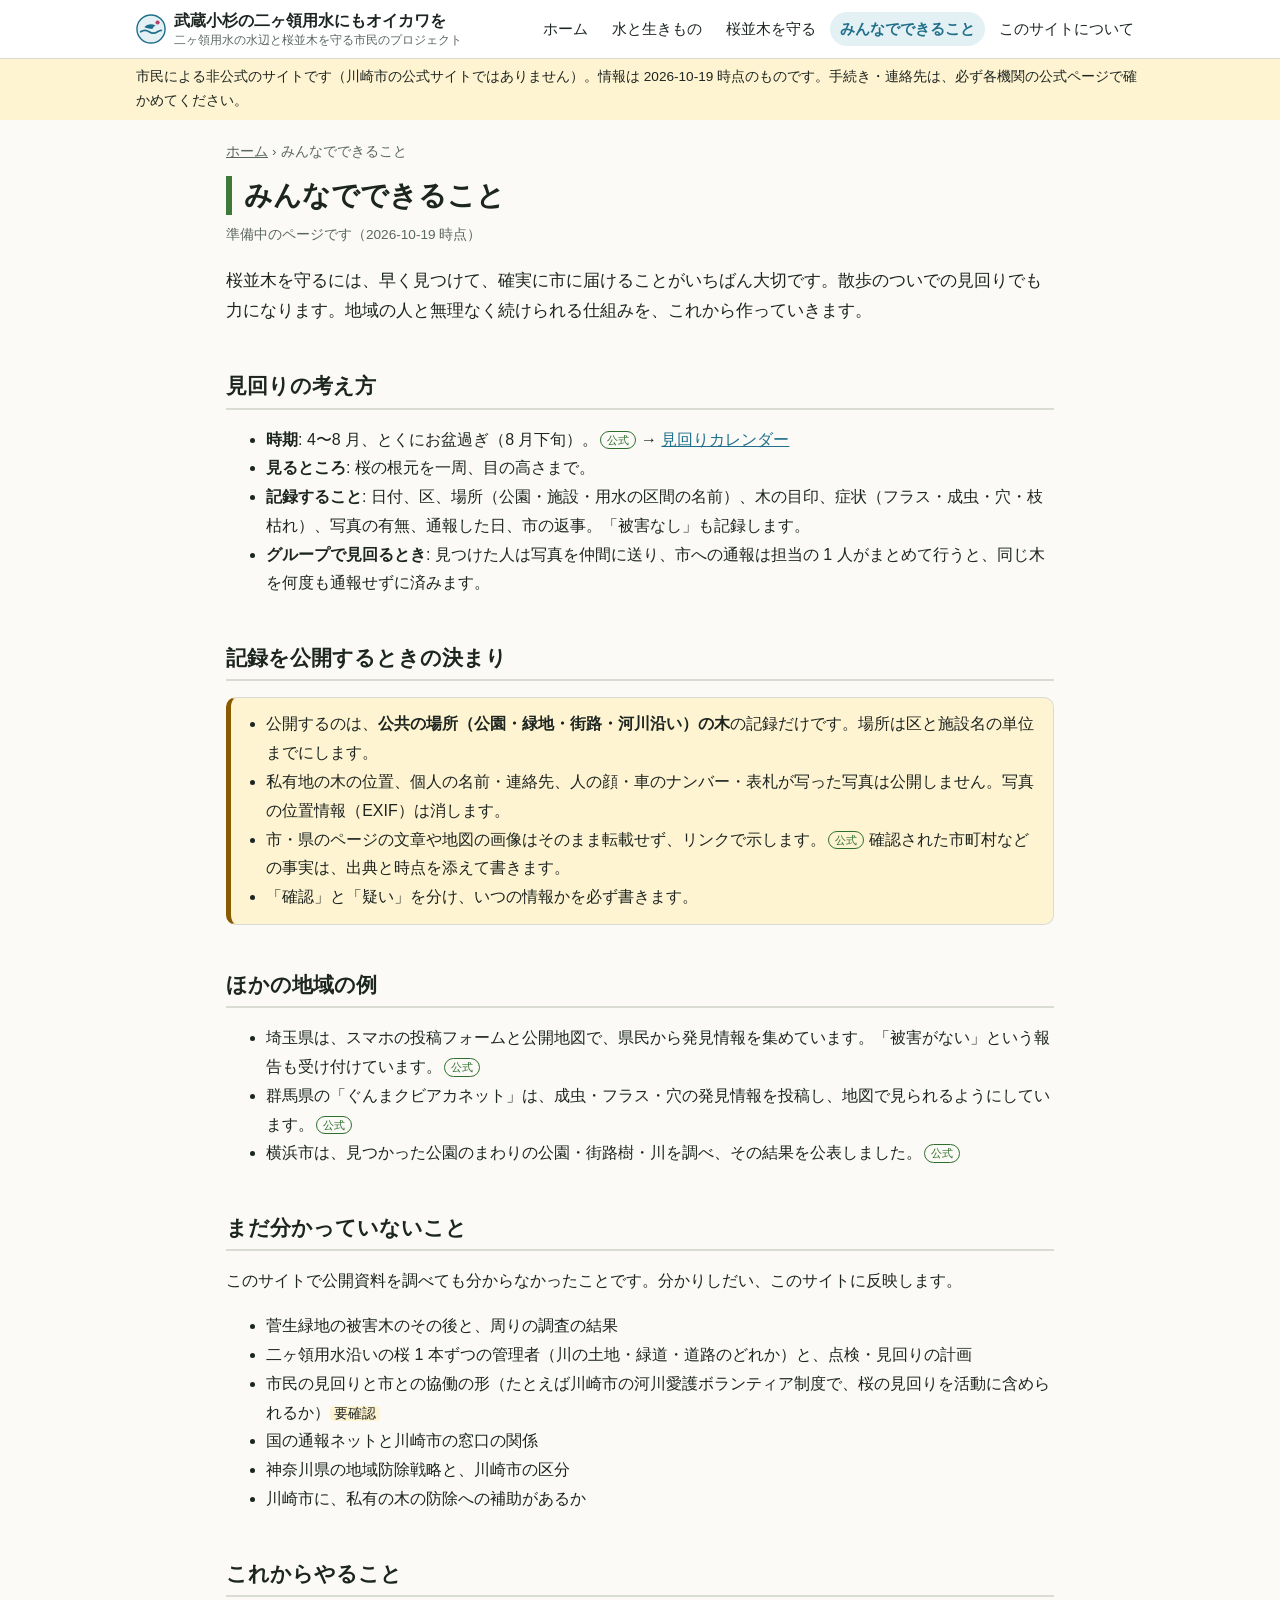
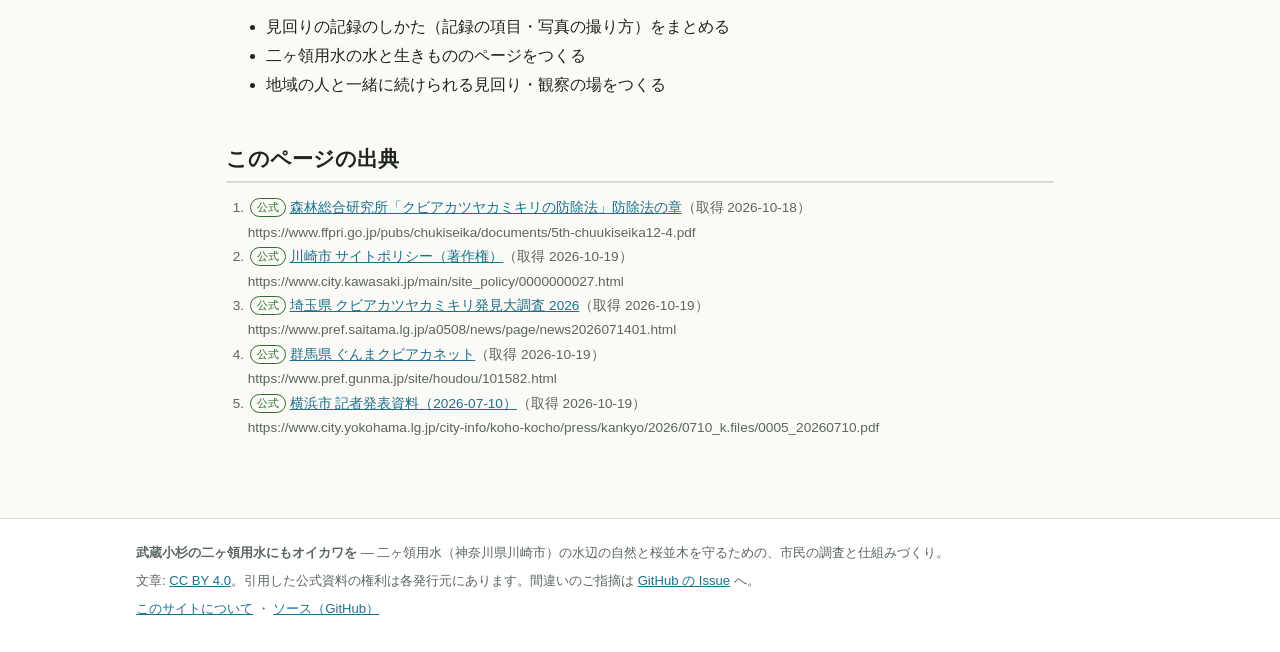
==== docs/action/index.html @ 1adb4c1b "feat(docs): 二ヶ領用水の保全プロジェクトの公開サイトを追加する GitHub Pages（main /docs）で公開するサイトを追加した。 ホーム・水と生きもの・桜並木を守る・みんなでで" ====
<!DOCTYPE html>
<html lang="ja">
<head>
<meta charset="utf-8">
<meta name="viewport" content="width=device-width, initial-scale=1">
<meta http-equiv="Content-Security-Policy" content="default-src 'none'; style-src 'self'; script-src 'self'; img-src 'self' data:; base-uri 'none'; form-action 'none'">
<meta name="referrer" content="no-referrer">
<title>みんなでできること｜武蔵小杉の二ヶ領用水にもオイカワを</title>
<meta name="description" content="二ヶ領用水の桜並木の見回り・記録・通報を、地域で続けるための考え方と、まだ分かっていないこと。">
<link rel="stylesheet" href="../assets/site.css">
<link rel="icon" href="../assets/icon.svg" type="image/svg+xml">

</head>
<body class="theme-leaf">
<a href="#main" class="skip">本文へ</a>
<header class="site-header"><div class="inner">
<a class="brand" href="../index.html"><svg viewBox="0 0 32 32" aria-hidden="true"><circle cx="16" cy="16" r="15" class="lg-bg" stroke-width="1.5"/><path d="M5 19c3-2 6-2 9 0s6 2 9 0 4-1.5 4-1.5" fill="none" class="lg-wave" stroke-width="1.8" stroke-linecap="round"/><path d="M9 14c3-3.5 8-4 12-1.5-2 .6-3 2-3.4 3.4-2.6-.3-5.6-.8-8.6-1.9z" class="lg-fish"/><circle cx="23" cy="9" r="2.2" class="lg-sakura"/></svg><span>武蔵小杉の二ヶ領用水にもオイカワを<small>二ヶ領用水の水辺と桜並木を守る市民のプロジェクト</small></span></a>
<nav class="site-nav" aria-label="サイト内のメニュー"><ul><li><a href="../index.html">ホーム</a></li><li><a href="../water/index.html">水と生きもの</a></li><li><a href="../sakura/index.html">桜並木を守る</a></li><li><a href="../action/index.html" aria-current="page">みんなでできること</a></li><li><a href="../about.html">このサイトについて</a></li></ul></nav>
</div></header>
<div class="notice-bar"><div class="inner">市民による非公式のサイトです（川崎市の公式サイトではありません）。情報は 2026-10-19 時点のものです。手続き・連絡先は、必ず各機関の公式ページで確かめてください。</div></div>

<main id="main">
<nav class="breadcrumb" aria-label="パンくずリスト"><ol><li><a href="../index.html">ホーム</a></li><li aria-current="page">みんなでできること</li></ol></nav><h1>みんなでできること</h1>
<p class="page-meta">準備中のページです（2026-10-19 時点）</p>
<p class="intro">桜並木を守るには、早く見つけて、確実に市に届けることがいちばん大切です。散歩のついでの見回りでも力になります。地域の人と無理なく続けられる仕組みを、これから作っていきます。</p>
<h2>見回りの考え方</h2>
<ul>
<li><strong>時期</strong>: 4〜8 月、とくにお盆過ぎ（8 月下旬）。<a class="src official" href="https://www.ffpri.go.jp/pubs/chukiseika/documents/5th-chuukiseika12-4.pdf" target="_blank" rel="noopener noreferrer" title="森林総合研究所「クビアカツヤカミキリの防除法」防除法の章（取得 2026-10-18）">公式</a> → <a href="../sakura/kubiaka/identify.html#calendar">見回りカレンダー</a></li>
<li><strong>見るところ</strong>: 桜の根元を一周、目の高さまで。</li>
<li><strong>記録すること</strong>: 日付、区、場所（公園・施設・用水の区間の名前）、木の目印、症状（フラス・成虫・穴・枝枯れ）、写真の有無、通報した日、市の返事。「被害なし」も記録します。</li>
<li><strong>グループで見回るとき</strong>: 見つけた人は写真を仲間に送り、市への通報は担当の 1 人がまとめて行うと、同じ木を何度も通報せずに済みます。</li>
</ul>
<h2>記録を公開するときの決まり</h2>
<div class="box note">
<ul>
<li>公開するのは、<strong>公共の場所（公園・緑地・街路・河川沿い）の木</strong>の記録だけです。場所は区と施設名の単位までにします。</li>
<li>私有地の木の位置、個人の名前・連絡先、人の顔・車のナンバー・表札が写った写真は公開しません。写真の位置情報（EXIF）は消します。</li>
<li>市・県のページの文章や地図の画像はそのまま転載せず、リンクで示します。<a class="src official" href="https://www.city.kawasaki.jp/main/site_policy/0000000027.html" target="_blank" rel="noopener noreferrer" title="川崎市 サイトポリシー（著作権）（取得 2026-10-19）">公式</a> 確認された市町村などの事実は、出典と時点を添えて書きます。</li>
<li>「確認」と「疑い」を分け、いつの情報かを必ず書きます。</li>
</ul>
</div>
<h2>ほかの地域の例</h2>
<ul>
<li>埼玉県は、スマホの投稿フォームと公開地図で、県民から発見情報を集めています。「被害がない」という報告も受け付けています。<a class="src official" href="https://www.pref.saitama.lg.jp/a0508/news/page/news2026071401.html" target="_blank" rel="noopener noreferrer" title="埼玉県 クビアカツヤカミキリ発見大調査 2026（取得 2026-10-19）">公式</a></li>
<li>群馬県の「ぐんまクビアカネット」は、成虫・フラス・穴の発見情報を投稿し、地図で見られるようにしています。<a class="src official" href="https://www.pref.gunma.jp/site/houdou/101582.html" target="_blank" rel="noopener noreferrer" title="群馬県 ぐんまクビアカネット（取得 2026-10-19）">公式</a></li>
<li>横浜市は、見つかった公園のまわりの公園・街路樹・川を調べ、その結果を公表しました。<a class="src official" href="https://www.city.yokohama.lg.jp/city-info/koho-kocho/press/kankyo/2026/0710_k.files/0005_20260710.pdf" target="_blank" rel="noopener noreferrer" title="横浜市 記者発表資料（2026-07-10）（取得 2026-10-19）">公式</a></li>
</ul>
<h2>まだ分かっていないこと</h2>
<p>このサイトで公開資料を調べても分からなかったことです。分かりしだい、このサイトに反映します。</p>
<ul>
<li>菅生緑地の被害木のその後と、周りの調査の結果</li>
<li>二ヶ領用水沿いの桜 1 本ずつの管理者（川の土地・緑道・道路のどれか）と、点検・見回りの計画</li>
<li>市民の見回りと市との協働の形（たとえば川崎市の河川愛護ボランティア制度で、桜の見回りを活動に含められるか）<span class="tbc">要確認</span></li>
<li>国の通報ネットと川崎市の窓口の関係</li>
<li>神奈川県の地域防除戦略と、川崎市の区分</li>
<li>川崎市に、私有の木の防除への補助があるか</li>
</ul>
<h2>これからやること</h2>
<ul>
<li>見回りの記録のしかた（記録の項目・写真の撮り方）をまとめる</li>
<li>二ヶ領用水の水と生きもののページをつくる</li>
<li>地域の人と一緒に続けられる見回り・観察の場をつくる</li>
</ul>
<h2 id="sources">このページの出典</h2><ol class="sources"><li><span class="src official">公式</span> <a href="https://www.ffpri.go.jp/pubs/chukiseika/documents/5th-chuukiseika12-4.pdf" target="_blank" rel="noopener noreferrer">森林総合研究所「クビアカツヤカミキリの防除法」防除法の章</a>（取得 2026-10-18）<br>https://www.ffpri.go.jp/pubs/chukiseika/documents/5th-chuukiseika12-4.pdf</li><li><span class="src official">公式</span> <a href="https://www.city.kawasaki.jp/main/site_policy/0000000027.html" target="_blank" rel="noopener noreferrer">川崎市 サイトポリシー（著作権）</a>（取得 2026-10-19）<br>https://www.city.kawasaki.jp/main/site_policy/0000000027.html</li><li><span class="src official">公式</span> <a href="https://www.pref.saitama.lg.jp/a0508/news/page/news2026071401.html" target="_blank" rel="noopener noreferrer">埼玉県 クビアカツヤカミキリ発見大調査 2026</a>（取得 2026-10-19）<br>https://www.pref.saitama.lg.jp/a0508/news/page/news2026071401.html</li><li><span class="src official">公式</span> <a href="https://www.pref.gunma.jp/site/houdou/101582.html" target="_blank" rel="noopener noreferrer">群馬県 ぐんまクビアカネット</a>（取得 2026-10-19）<br>https://www.pref.gunma.jp/site/houdou/101582.html</li><li><span class="src official">公式</span> <a href="https://www.city.yokohama.lg.jp/city-info/koho-kocho/press/kankyo/2026/0710_k.files/0005_20260710.pdf" target="_blank" rel="noopener noreferrer">横浜市 記者発表資料（2026-07-10）</a>（取得 2026-10-19）<br>https://www.city.yokohama.lg.jp/city-info/koho-kocho/press/kankyo/2026/0710_k.files/0005_20260710.pdf</li></ol>
</main>
<footer class="site-footer"><div class="inner">
<p><b>武蔵小杉の二ヶ領用水にもオイカワを</b> — 二ヶ領用水（神奈川県川崎市）の水辺の自然と桜並木を守るための、市民の調査と仕組みづくり。</p>
<p>文章: <a href="https://github.com/otajisan/nikaryo-oikawa/blob/main/LICENSE-docs" target="_blank" rel="noopener noreferrer">CC BY 4.0</a>。引用した公式資料の権利は各発行元にあります。間違いのご指摘は <a href="https://github.com/otajisan/nikaryo-oikawa/issues" target="_blank" rel="noopener noreferrer">GitHub の Issue</a> へ。</p>
<p><a href="../about.html">このサイトについて</a> ・ <a href="https://github.com/otajisan/nikaryo-oikawa" target="_blank" rel="noopener noreferrer">ソース（GitHub）</a></p>
</div></footer>
<div class="viz-tip" role="status" aria-live="polite"></div>
</body>
</html>
---- docs/assets/site.css ----
/* 武蔵小杉の二ヶ領用水にもオイカワを — 公開サイトの共通スタイル（外部のフォント・画像は読み込まない） */
:root {
  --bg: #fbfaf6; --surface: #ffffff; --fg: #1d2521; --muted: #5a6660; --line: #d8dcd3; --soft: #eff2ec;
  --water: #1f6f8b; --water-soft: #e3f0f4; --sakura: #b8436a; --sakura-soft: #fbe9ef; --leaf: #3d7a3a; --leaf-soft: #e7f1e3;
  --accent: var(--water); --warn: #8a5a00; --warn-bg: #fff4d1; --danger: #b42318; --danger-bg: #fdecea;
  --c-official: #2f6f2c; --c-web: #8a5a00; --c-est: #b42318;
  --viz-surface: #ffffff; --viz-1: #2a78d6; --viz-2: #eb6834; --viz-3: #1baf7a;
  --viz-deemph: #c3c2b7; --viz-grid: #e1e0d9; --viz-axis: #c3c2b7; --viz-ink2: #52514e; --viz-muted: #898781;
  --viz-crit: #d03b3b; --viz-ring: rgba(11,11,11,.10);
}
@media (prefers-color-scheme: dark) {
  :root {
    --bg: #121614; --surface: #1a1f1c; --fg: #e5ebe6; --muted: #9aa69f; --line: #34403a; --soft: #1f2622;
    --water: #6cb8d4; --water-soft: #183039; --sakura: #e889a8; --sakura-soft: #3a1f29; --leaf: #8cc785; --leaf-soft: #1f2e1d;
    --warn: #e0b04c; --warn-bg: #2e2510; --danger: #f2877d; --danger-bg: #3a1a17;
    --c-official: #8cc785; --c-web: #e0b04c; --c-est: #f2877d;
    --viz-surface: #1a1a19; --viz-1: #3987e5; --viz-2: #d95926; --viz-3: #199e70;
    --viz-deemph: #52514e; --viz-grid: #2c2c2a; --viz-axis: #383835; --viz-ink2: #c3c2b7; --viz-muted: #898781;
    --viz-ring: rgba(255,255,255,.10);
  }
}
* { box-sizing: border-box; }
html { -webkit-text-size-adjust: 100%; }
body {
  margin: 0; background: var(--bg); color: var(--fg);
  font-family: -apple-system, BlinkMacSystemFont, "Hiragino Sans", "Hiragino Kaku Gothic ProN", "Noto Sans JP", "Yu Gothic", sans-serif;
  font-size: 16px; line-height: 1.8; overflow-wrap: anywhere;
}
a { color: var(--accent); }
img { max-width: 100%; }

.skip { position: absolute; left: -9999px; }
.skip:focus { left: 8px; top: 8px; z-index: 20; background: var(--surface); padding: 4px 8px; }
.lg-bg { fill: var(--water-soft); stroke: var(--water); stroke-width: 1.5; }
.lg-wave { fill: none; stroke: var(--water); stroke-linecap: round; }
.lg-fish { fill: var(--water); }
.lg-sakura { fill: var(--sakura); }
/* ヘッダとナビ */
.site-header { background: var(--surface); border-bottom: 1px solid var(--line); }
.site-header .inner { max-width: 1040px; margin: 0 auto; padding: 10px 16px; display: flex; flex-wrap: wrap; align-items: center; gap: 6px 20px; }
.brand { font-weight: 700; text-decoration: none; color: var(--fg); display: flex; align-items: center; gap: 8px; line-height: 1.35; }
.brand small { display: block; font-weight: 500; color: var(--muted); font-size: .75rem; }
.brand svg { width: 30px; height: 30px; flex: none; }
.site-nav { margin-left: auto; }
.site-nav ul { list-style: none; margin: 0; padding: 0; display: flex; flex-wrap: wrap; gap: 2px 4px; }
.site-nav a { display: block; padding: 4px 10px; border-radius: 999px; text-decoration: none; color: var(--fg); font-size: .92rem; }
.site-nav a:hover { background: var(--soft); }
.site-nav a[aria-current="page"], .site-nav a.active { background: var(--water-soft); color: var(--water); font-weight: 650; }
@media (max-width: 720px) { .site-nav { margin-left: 0; width: 100%; } .site-nav ul { overflow-x: auto; flex-wrap: nowrap; } .site-nav a { white-space: nowrap; } }

.notice-bar { background: var(--warn-bg); color: var(--fg); font-size: .85rem; }
.notice-bar .inner { max-width: 1040px; margin: 0 auto; padding: 6px 16px; }

main { max-width: 860px; margin: 0 auto; padding: 20px 16px 64px; }
.breadcrumb { font-size: .85rem; color: var(--muted); margin: 0 0 12px; }
.breadcrumb ol { list-style: none; margin: 0; padding: 0; display: flex; flex-wrap: wrap; gap: 4px; }
.breadcrumb li + li::before { content: "›"; margin-right: 4px; color: var(--muted); }
.breadcrumb a { color: var(--muted); }

h1 { font-size: 1.75rem; line-height: 1.4; margin: 4px 0 8px; }
h2 { font-size: 1.3rem; line-height: 1.5; margin: 44px 0 12px; padding-bottom: 6px; border-bottom: 2px solid var(--line); }
h3 { font-size: 1.08rem; margin: 26px 0 8px; }
.page-meta { color: var(--muted); font-size: .85rem; margin: 0 0 18px; }
.intro { font-size: 1.05rem; }
@media (max-width: 600px) { h1 { font-size: 1.4rem; } h2 { font-size: 1.15rem; } }

/* セクション色 */
.theme-water h1 { border-left: 6px solid var(--water); padding-left: 12px; }
.theme-sakura h1 { border-left: 6px solid var(--sakura); padding-left: 12px; }
.theme-leaf h1 { border-left: 6px solid var(--leaf); padding-left: 12px; }

/* ヒーロー（トップ） */
.hero { background: linear-gradient(180deg, var(--water-soft), var(--bg)); border-bottom: 1px solid var(--line); }
.hero .inner { max-width: 860px; margin: 0 auto; padding: 36px 16px 28px; }
.hero h1 { font-size: 2rem; margin: 0 0 10px; }
.hero p { font-size: 1.05rem; margin: 0 0 8px; }
@media (max-width: 600px) { .hero h1 { font-size: 1.5rem; } }

/* カード */
.cards { display: grid; grid-template-columns: repeat(auto-fit, minmax(230px, 1fr)); gap: 12px; margin: 16px 0; }
.card { display: block; background: var(--surface); border: 1px solid var(--line); border-top: 5px solid var(--accent); border-radius: 12px; padding: 14px 16px; text-decoration: none; color: var(--fg); }
a.card:hover { border-color: var(--accent); box-shadow: 0 2px 10px rgba(0,0,0,.06); }
.card h3 { margin: 0 0 6px; font-size: 1.05rem; color: var(--accent); }
.card p { margin: 0; font-size: .92rem; color: var(--muted); }
.card .status { display: inline-block; margin-top: 8px; font-size: .75rem; padding: 0 8px; border-radius: 999px; background: var(--soft); color: var(--muted); }
.card.water { --accent: var(--water); }
.card.sakura { --accent: var(--sakura); }
.card.leaf { --accent: var(--leaf); }

/* 囲み */
.box { border-radius: 10px; padding: 12px 16px; margin: 16px 0; border: 1px solid var(--line); background: var(--surface); }
.box > :first-child { margin-top: 0; }
.box > :last-child { margin-bottom: 0; }
.box.key { border-left: 5px solid var(--water); background: var(--water-soft); }
.box.alert { border-left: 5px solid var(--danger); background: var(--danger-bg); }
.box.note { border-left: 5px solid var(--warn); background: var(--warn-bg); }
.box h2, .box h3 { margin-top: 0; border: 0; padding: 0; }
.box ul { padding-left: 1.2em; }

/* 手順 */
ol.steps { list-style: none; counter-reset: step; padding: 0; margin: 16px 0; display: grid; gap: 10px; }
ol.steps > li { counter-increment: step; position: relative; padding: 10px 14px 10px 54px; background: var(--surface); border: 1px solid var(--line); border-radius: 10px; }
ol.steps > li::before { content: counter(step); position: absolute; left: 12px; top: 10px; width: 30px; height: 30px; border-radius: 50%; background: var(--accent); color: var(--surface); font-weight: 700; display: grid; place-items: center; }
ol.steps b { display: block; }

/* 表 */
.table-wrap { overflow-x: auto; -webkit-overflow-scrolling: touch; margin: 12px 0; }
table { border-collapse: collapse; width: 100%; min-width: 520px; font-size: .92rem; background: var(--surface); }
th, td { border: 1px solid var(--line); padding: 8px 10px; vertical-align: top; text-align: left; }
th { background: var(--soft); }
td.ok { background: var(--leaf-soft); }
td.ng { background: var(--danger-bg); }

/* 出典バッジ */
.src { display: inline-block; font-size: .7rem; line-height: 1.5; padding: 0 6px; border-radius: 10px; border: 1px solid currentColor; vertical-align: 1px; white-space: nowrap; text-decoration: none; margin-left: 2px; }
.src.official { color: var(--c-official); }
.src.web { color: var(--c-web); }
.src.est { color: var(--c-est); border-style: dashed; }
a.src:hover, a.src:focus { text-decoration: underline; }
.tbc { background: var(--warn-bg); padding: 0 4px; border-radius: 4px; font-size: .85em; white-space: nowrap; }
ol.sources { font-size: .85rem; color: var(--muted); padding-left: 1.6em; word-break: break-all; }
ol.sources a { word-break: break-all; }

/* 数字のタイル */
.stats { display: grid; grid-template-columns: repeat(auto-fit, minmax(170px, 1fr)); gap: 10px; margin: 14px 0; }
.stat { background: var(--viz-surface); border: 1px solid var(--viz-ring); border-radius: 10px; padding: 10px 14px; }
.stat-label { color: var(--muted); font-size: .82rem; }
.stat-value { font-size: 1.8rem; font-weight: 650; line-height: 1.3; }
.stat-unit { font-size: .9rem; font-weight: 500; margin-left: 2px; color: var(--muted); }
.stat-sub { font-size: .78rem; color: var(--muted); }

/* 導入と読み方 */
p.lead { font-weight: 650; margin: 8px 0; }
p.takeaway { margin: 8px 0 16px; padding: 8px 12px; border-left: 3px solid var(--viz-1); background: var(--soft); border-radius: 0 8px 8px 0; font-size: .95rem; }
p.takeaway::before { content: "読み方: "; font-weight: 700; color: var(--viz-ink2); }

/* 時間の流れ */
ol.timeline { list-style: none; margin: 14px 0; padding: 0 0 0 22px; border-left: 2px solid var(--viz-grid); }
ol.timeline > li { position: relative; margin: 0 0 14px; padding-left: 8px; }
ol.timeline > li::before { content: ""; position: absolute; left: -31px; top: .5em; width: 12px; height: 12px; border-radius: 50%; background: var(--viz-1); box-shadow: 0 0 0 3px var(--bg); }
ol.timeline > li.done::before { background: var(--viz-deemph); }
ol.timeline > li.now::before { background: var(--bg); border: 3px solid var(--viz-1); width: 8px; height: 8px; }
ol.timeline > li.key::before { background: var(--viz-crit); }
ol.timeline time { font-weight: 650; font-variant-numeric: tabular-nums; margin-right: 8px; }
ol.timeline .badge { display: inline-block; font-size: .72rem; font-weight: 700; border-radius: 8px; padding: 0 6px; margin-right: 6px; border: 1px solid currentColor; }
ol.timeline li.key .badge { color: var(--viz-crit); }
ol.timeline li.now .badge { color: var(--viz-1); }
ol.timeline p { margin: 2px 0 0; font-size: .88rem; color: var(--muted); }

/* 入れ子 */
.layer { border: 1px solid var(--viz-ring); border-left: 4px solid var(--viz-1); border-radius: 8px; padding: 8px 10px 8px 12px; margin: 8px 0 0; background: var(--surface); }
.layer .layer { border-left-color: var(--viz-2); background: var(--bg); }
.layer .layer .layer { border-left-color: var(--viz-3); background: var(--surface); }
.layer .layer .layer .layer { border-left-color: var(--water); background: var(--water-soft); }
.layer > b { display: block; }
.layer > p { margin: 2px 0 0; font-size: .88rem; color: var(--muted); }

/* グラフ */
figure.viz { margin: 16px 0; padding: 14px 16px 10px; background: var(--viz-surface); border: 1px solid var(--viz-ring); border-radius: 10px; }
figure.viz figcaption { font-size: .9rem; margin-bottom: 8px; }
figure.viz figcaption b { display: block; font-size: 1rem; }
figure.viz .viz-note { color: var(--muted); font-size: .8rem; margin: 6px 0 0; }
.viz-chart svg { display: block; width: 100%; height: auto; overflow: visible; font-family: inherit; }
.viz-chart svg text { fill: var(--fg); font-size: 13px; }
.viz-chart svg text.muted { fill: var(--viz-muted); font-size: 12px; font-variant-numeric: tabular-nums; }
.viz-chart svg text.value { font-weight: 600; font-variant-numeric: tabular-nums; }
.viz-chart .hit { fill: transparent; cursor: default; outline: none; }
.viz-chart .hit:hover, .viz-chart .hit:focus-visible { fill: var(--fg); fill-opacity: .05; }
.viz-legend { display: flex; flex-wrap: wrap; gap: 4px 14px; margin: 0 0 6px; padding: 0; list-style: none; font-size: .85rem; color: var(--viz-ink2); }
.viz-legend i { display: inline-block; width: 12px; height: 12px; border-radius: 3px; margin-right: 6px; vertical-align: -1px; }
.viz-legend i.line { height: 3px; border-radius: 2px; vertical-align: 3px; width: 16px; }
details.viz-table { margin-top: 6px; font-size: .85rem; }
details.viz-table summary { cursor: pointer; color: var(--muted); }
details.viz-table table { min-width: 0; margin-top: 6px; }
details.viz-table td.num { text-align: right; font-variant-numeric: tabular-nums; }
.viz-tip { position: fixed; z-index: 10; pointer-events: none; display: none; background: var(--surface); color: var(--fg); border: 1px solid var(--line); border-radius: 8px; padding: 6px 10px; font-size: .82rem; line-height: 1.5; box-shadow: 0 4px 14px rgba(0,0,0,.12); max-width: 280px; }
.viz-tip .t { color: var(--muted); margin-bottom: 2px; }
.viz-tip .r { display: flex; align-items: center; gap: 6px; }
.viz-tip .r i { width: 12px; height: 3px; border-radius: 2px; flex: none; }

/* 次のページへ */
.pager { display: flex; justify-content: space-between; gap: 10px; margin: 40px 0 0; flex-wrap: wrap; }
.pager a { flex: 1 1 220px; display: block; padding: 10px 14px; border: 1px solid var(--line); border-radius: 10px; text-decoration: none; background: var(--surface); }
.pager a small { display: block; color: var(--muted); font-size: .78rem; }
.pager a.next { text-align: right; }

/* フッタ */
.site-footer { border-top: 1px solid var(--line); background: var(--surface); color: var(--muted); font-size: .82rem; }
.site-footer .inner { max-width: 1040px; margin: 0 auto; padding: 18px 16px 28px; }
.site-footer p { margin: 4px 0; }

@media print {
  .site-nav, .notice-bar, .pager { display: none; }
  a { color: inherit; }
  .table-wrap { overflow: visible; }
  table { min-width: 0; }
  figure.viz, .box, ol.steps > li, .layer { break-inside: avoid; }
}
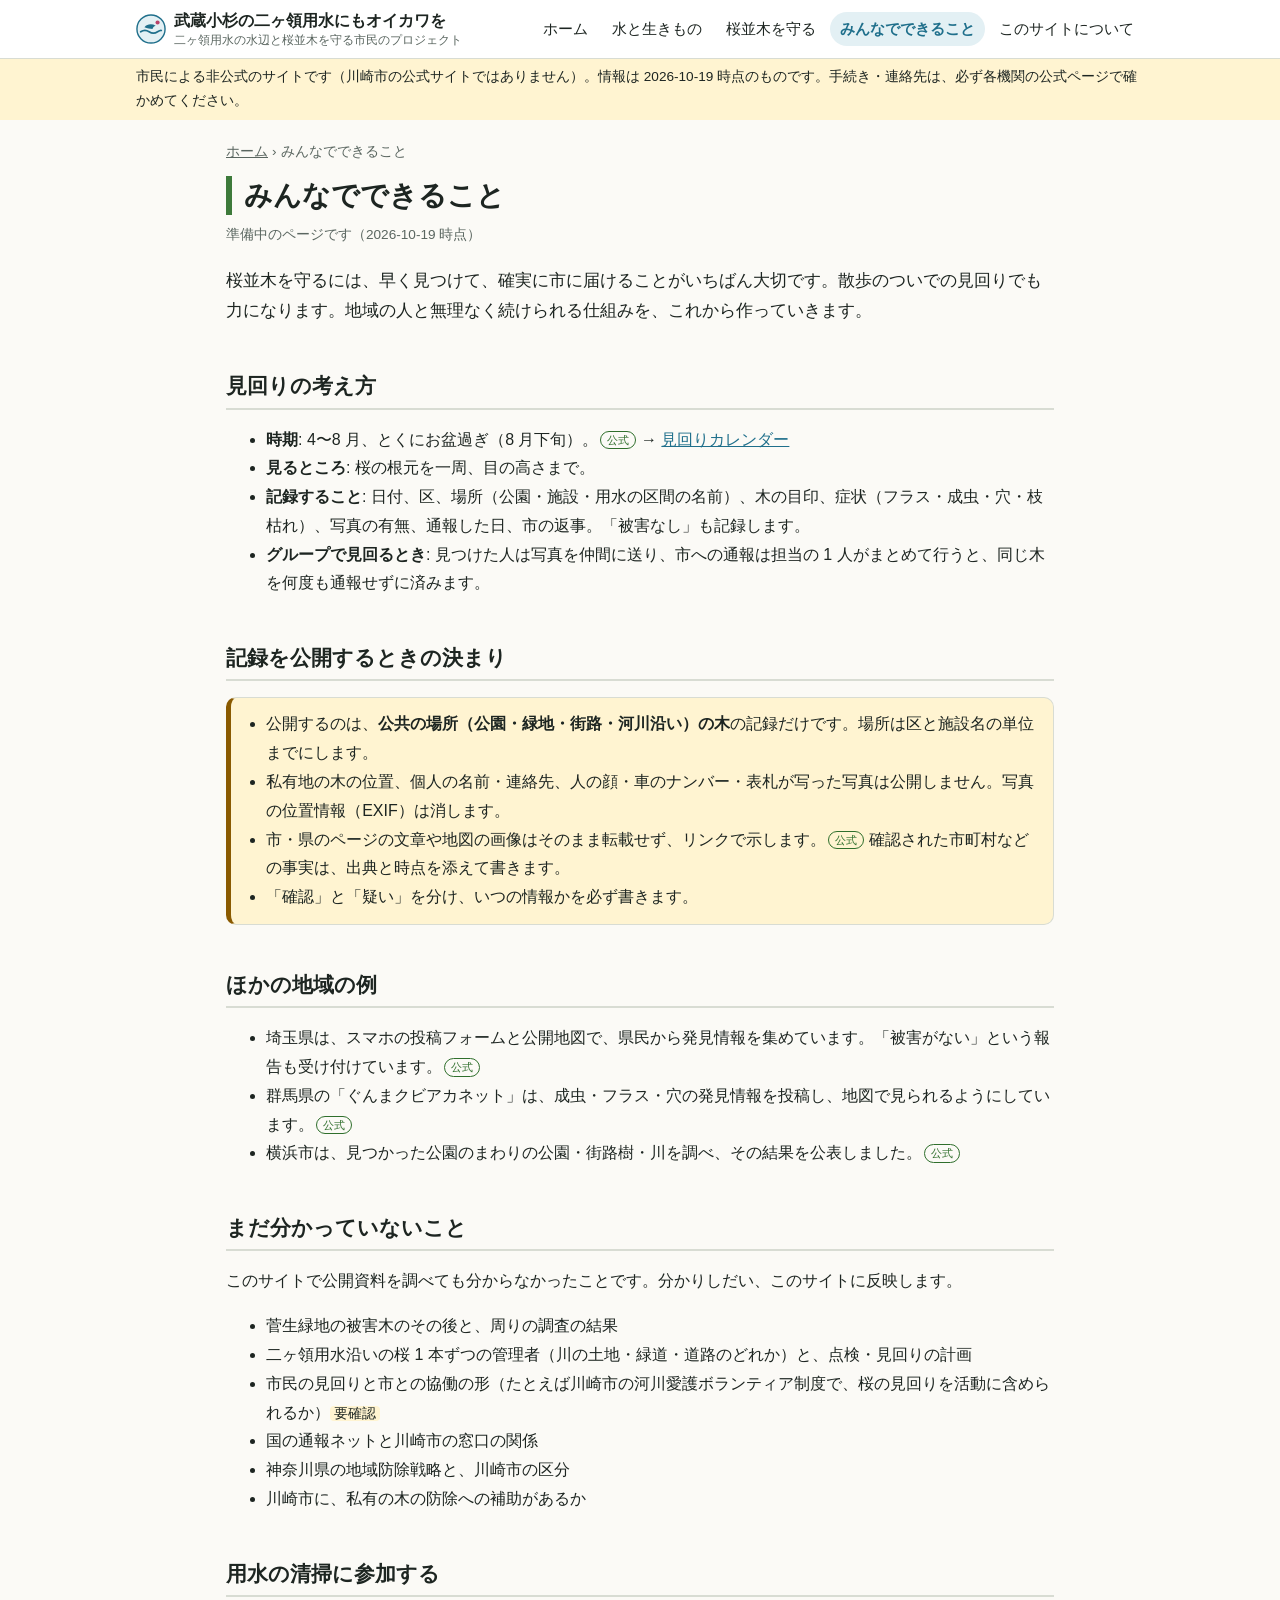
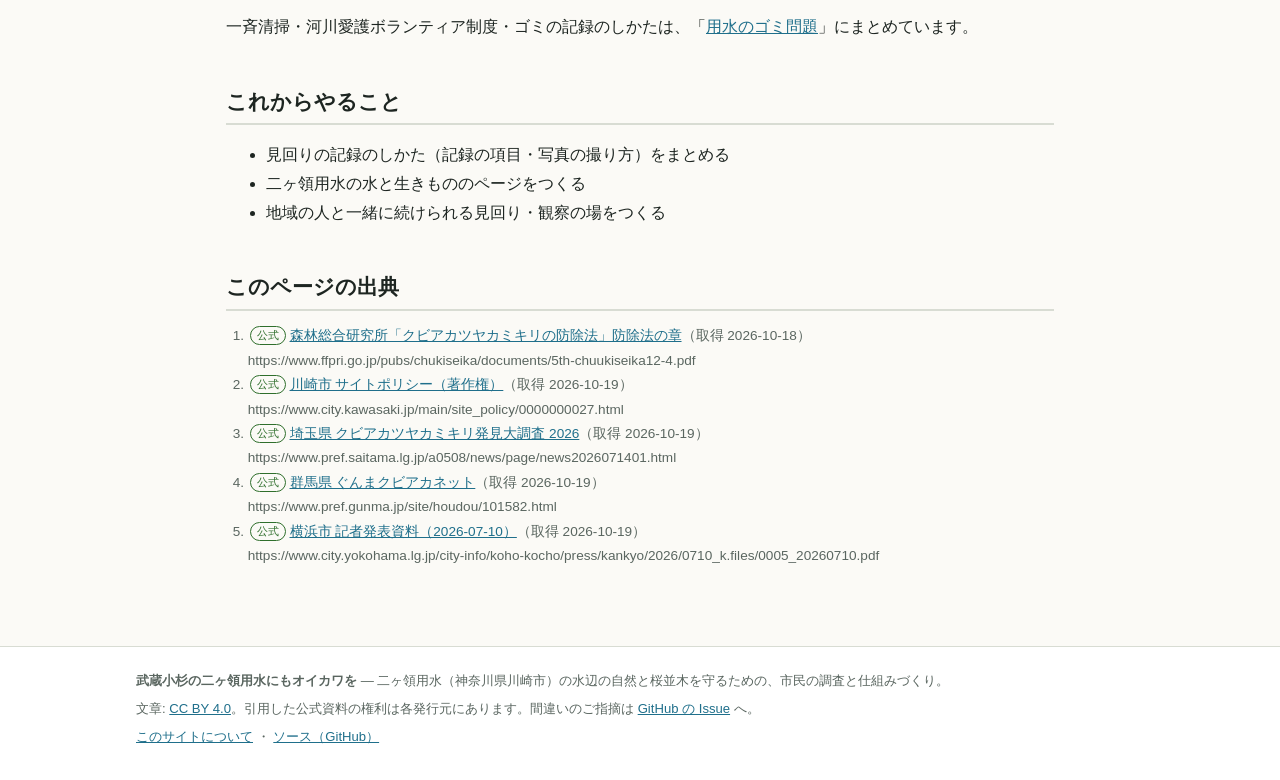
==== commit 260a423c: "feat(docs): 用水のゴミ問題のページを追加する Co-Authored-By: Claude Opus 5.5 <noreply@anthropic.com>" ====
--- a/docs/action/index.html
+++ b/docs/action/index.html
@@ -55,6 +55,8 @@
 <li>神奈川県の地域防除戦略と、川崎市の区分</li>
 <li>川崎市に、私有の木の防除への補助があるか</li>
 </ul>
+<h2>用水の清掃に参加する</h2>
+<p>一斉清掃・河川愛護ボランティア制度・ゴミの記録のしかたは、「<a href="../water/litter.html#join">用水のゴミ問題</a>」にまとめています。</p>
 <h2>これからやること</h2>
 <ul>
 <li>見回りの記録のしかた（記録の項目・写真の撮り方）をまとめる</li>
